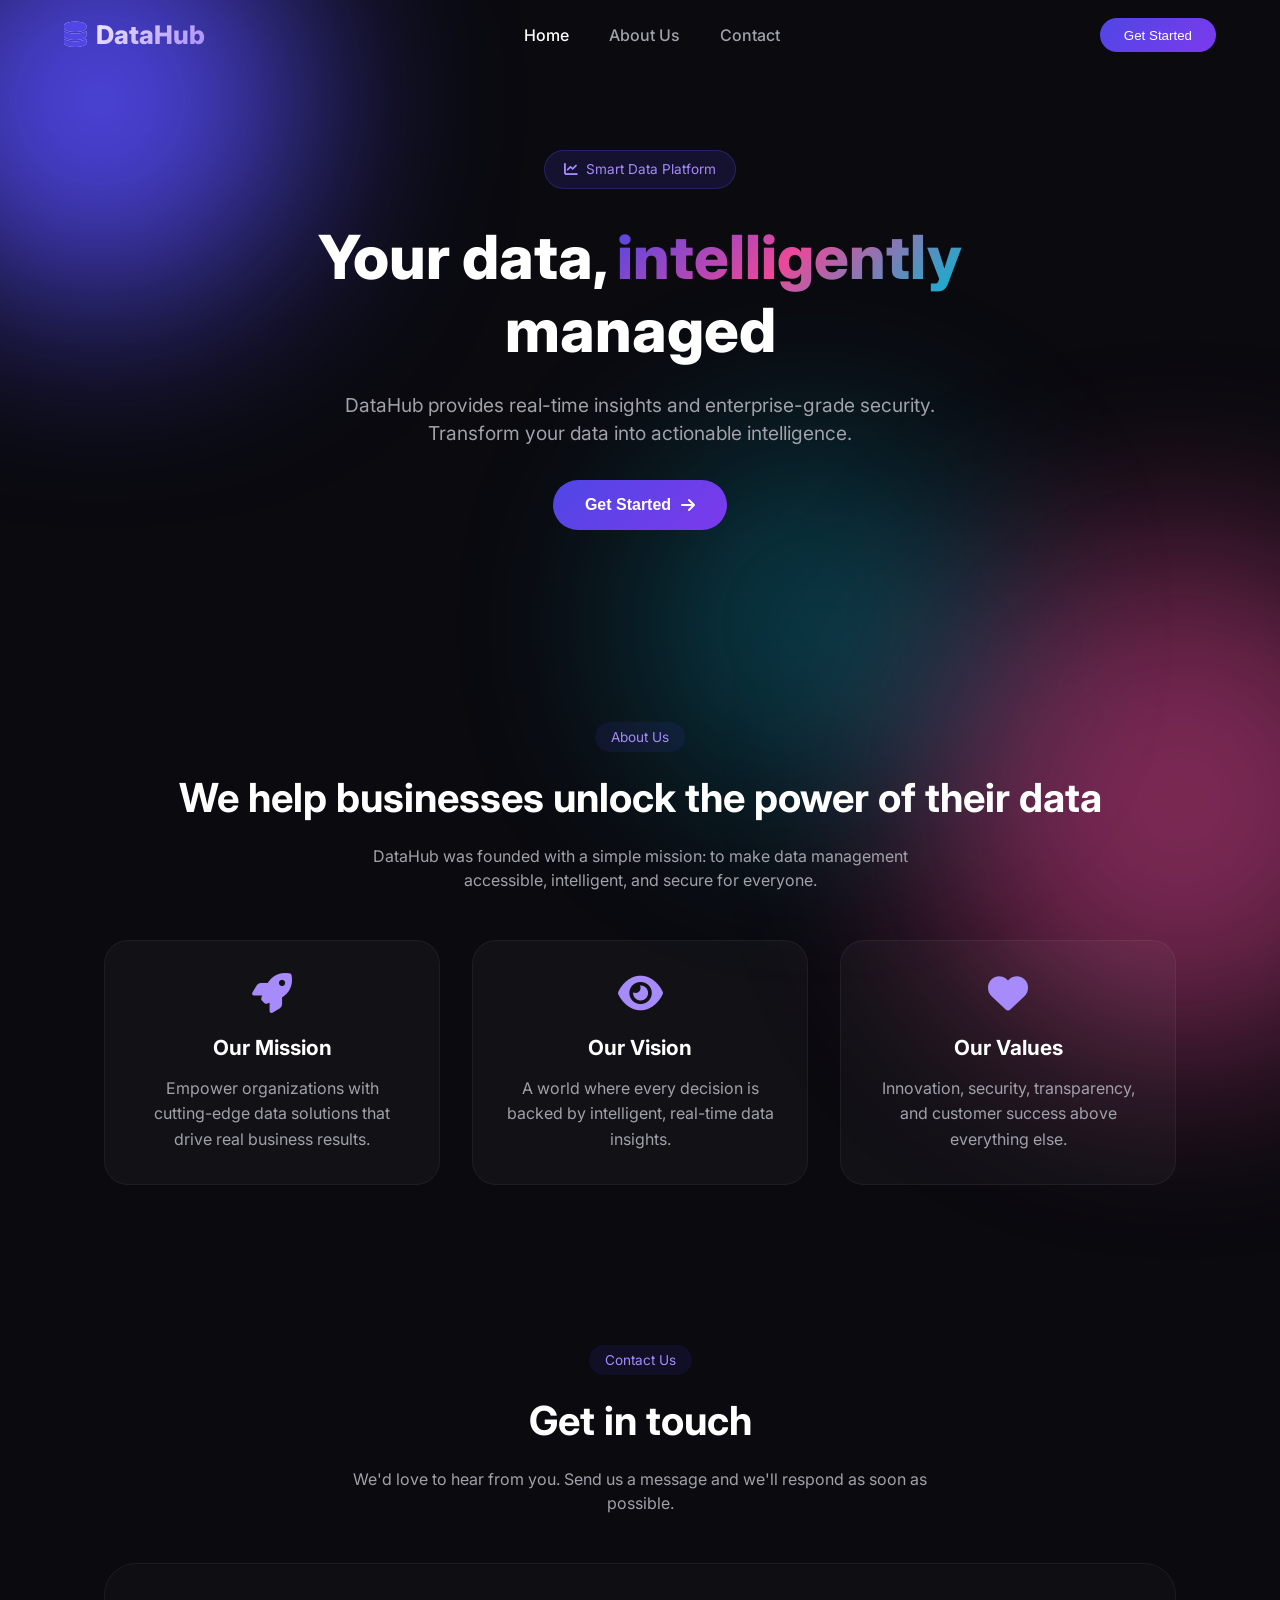
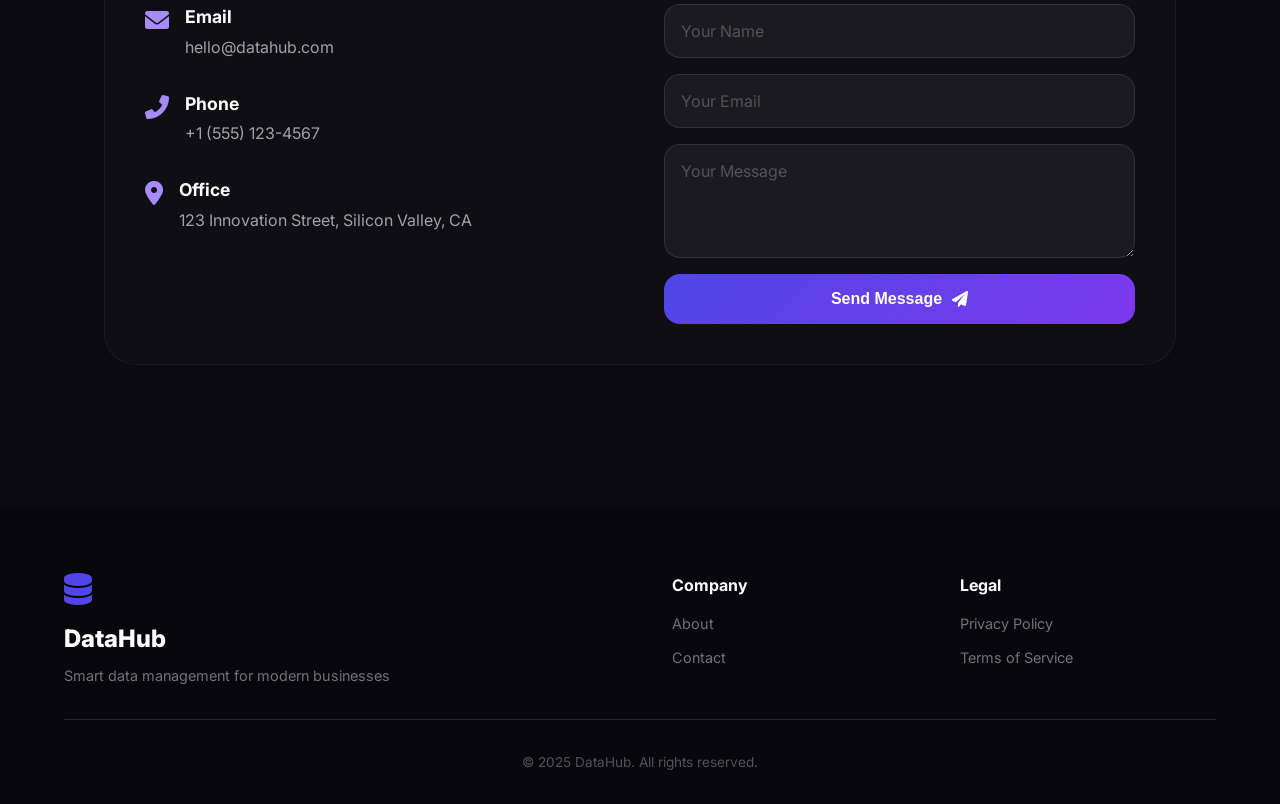
==== datahub/frontend/index.html @ 7442016b "Initial commit: DataHub platform" ====
<!DOCTYPE html>
<html lang="en">
<head>
    <meta charset="UTF-8">
    <meta name="viewport" content="width=device-width, initial-scale=1.0">
    <title>DataHub </title>
    <link rel="stylesheet" href="style.css">
    <link href="https://fonts.googleapis.com/css2?family=Inter:opsz,wght@14..32,300;14..32,400;14..32,500;14..32,600;14..32,700;14..32,800&display=swap" rel="stylesheet">
    <link rel="stylesheet" href="https://cdnjs.cloudflare.com/ajax/libs/font-awesome/6.0.0-beta3/css/all.min.css">
</head>
<body>

    <div class="orb orb1"></div>
    <div class="orb orb2"></div>
    <div class="orb orb3"></div>

    <nav class="navbar">
        <div class="nav-logo">
            <i class="fas fa-database"></i>
            <span>DataHub</span>
        </div>
        <div class="nav-links">
            <a href="#" class="active">Home</a>
            <a href="#about">About Us</a>
            <a href="#contact">Contact</a>
        </div>
        <div class="nav-btn">
            <button class="btn-primary" onclick="getStarted()">Get Started</button>
        </div>
    </nav>

    <main class="container">
        <div class="hero-section">
            <div class="hero-badge">
                <i class="fas fa-chart-line"></i> Smart Data Platform
            </div>
            <h1 class="hero-title">
                Your data, <span class="gradient-text">intelligently</span><br>
                managed
            </h1>
            <p class="hero-desc">
                DataHub provides real-time insights and enterprise-grade security.
                Transform your data into actionable intelligence.
            </p>
            <div class="hero-buttons">
                <button class="btn-hero-primary" onclick="getStarted()">
                    Get Started <i class="fas fa-arrow-right"></i>
                </button>
            </div>
        </div>

        <div class="about-section" id="about">
            <div class="section-header">
                <span class="section-badge">About Us</span>
                <h2>We help businesses unlock the power of their data</h2>
                <p>DataHub was founded with a simple mission: to make data management accessible, intelligent, and secure for everyone.</p>
            </div>
            <div class="about-grid">
                <div class="about-card">
                    <i class="fas fa-rocket"></i>
                    <h3>Our Mission</h3>
                    <p>Empower organizations with cutting-edge data solutions that drive real business results.</p>
                </div>
                <div class="about-card">
                    <i class="fas fa-eye"></i>
                    <h3>Our Vision</h3>
                    <p>A world where every decision is backed by intelligent, real-time data insights.</p>
                </div>
                <div class="about-card">
                    <i class="fas fa-heart"></i>
                    <h3>Our Values</h3>
                    <p>Innovation, security, transparency, and customer success above everything else.</p>
                </div>
            </div>
        </div>

        <div class="contact-section" id="contact">
            <div class="section-header">
                <span class="section-badge">Contact Us</span>
                <h2>Get in touch</h2>
                <p>We'd love to hear from you. Send us a message and we'll respond as soon as possible.</p>
            </div>
            <div class="contact-container">
                <div class="contact-info">
                    <div class="contact-item">
                        <i class="fas fa-envelope"></i>
                        <div>
                            <h4>Email</h4>
                            <p>hello@datahub.com</p>
                        </div>
                    </div>
                    <div class="contact-item">
                        <i class="fas fa-phone-alt"></i>
                        <div>
                            <h4>Phone</h4>
                            <p>+1 (555) 123-4567</p>
                        </div>
                    </div>
                    <div class="contact-item">
                        <i class="fas fa-map-marker-alt"></i>
                        <div>
                            <h4>Office</h4>
                            <p>123 Innovation Street, Silicon Valley, CA</p>
                        </div>
                    </div>
                </div>
                <form class="contact-form" id="contactForm">
                    <input type="text" placeholder="Your Name" required>
                    <input type="email" placeholder="Your Email" required>
                    <textarea rows="4" placeholder="Your Message" required></textarea>
                    <button type="submit" class="btn-submit">Send Message <i class="fas fa-paper-plane"></i></button>
                </form>
            </div>
        </div>
    </main>

    <footer class="footer">
        <div class="footer-content">
            <div class="footer-brand">
                <i class="fas fa-database"></i>
                <span>DataHub</span>
                <p>Smart data management for modern businesses</p>
            </div>
            <div class="footer-links">
                <div class="link-group">
                    <h4>Company</h4>
                    <a href="#about">About</a>
                    <a href="#contact">Contact</a>
                </div>
                <div class="link-group">
                    <h4>Legal</h4>
                    <a href="privacy.html">Privacy Policy</a>
                    <a href="terms.html">Terms of Service</a>
                </div>
            </div>
        </div>
        <div class="footer-bottom">
            <p>&copy; 2025 DataHub. All rights reserved.</p>
        </div>
    </footer>

    <script>
        function getStarted() {
            window.location.href = "auth.html";
        }

        document.getElementById('contactForm').addEventListener('submit', function(e) {
            e.preventDefault();
            alert('Thank you for your message! 📨\nWe will get back to you soon.');
            this.reset();
        });
    </script>
</body>
</html>
---- datahub/frontend/style.css ----
* {
    margin: 0;
    padding: 0;
    box-sizing: border-box;
}

body {
    font-family: 'Inter', system-ui, -apple-system, sans-serif;
    background: #0a0a0f;
    color: #ffffff;
    overflow-x: hidden;
    line-height: 1.5;
}

/* Animated Orbs */
.orb {
    position: fixed;
    border-radius: 50%;
    filter: blur(100px);
    z-index: -1;
    pointer-events: none;
    animation: float 20s infinite alternate ease-in-out;
}

.orb1 {
    width: 400px;
    height: 400px;
    background: #4f46e5;
    top: -100px;
    left: -100px;
    animation-duration: 25s;
}

.orb2 {
    width: 500px;
    height: 500px;
    background: #ec4899;
    bottom: -150px;
    right: -150px;
    animation-duration: 30s;
    animation-delay: -5s;
    opacity: 0.5;
}

.orb3 {
    width: 350px;
    height: 350px;
    background: #06b6d4;
    top: 50%;
    left: 50%;
    animation-duration: 22s;
    animation-delay: -10s;
    opacity: 0.3;
}

@keyframes float {
    0% {
        transform: translate(0, 0) scale(1);
    }
    100% {
        transform: translate(80px, 80px) scale(1.2);
    }
}

/* Navbar */
.navbar {
    display: flex;
    justify-content: space-between;
    align-items: center;
    padding: 1rem 5%;
    max-width: 1400px;
    margin: 0 auto;
    position: relative;
    z-index: 100;
}

.nav-logo {
    display: flex;
    align-items: center;
    gap: 10px;
    font-size: 1.6rem;
    font-weight: 800;
    background: linear-gradient(135deg, #fff, #a78bfa);
    -webkit-background-clip: text;
    background-clip: text;
    color: transparent;
}

.nav-logo i {
    color: #4f46e5;
    background: none;
    -webkit-background-clip: unset;
    background-clip: unset;
}

.nav-links {
    display: flex;
    gap: 2.5rem;
}

.nav-links a {
    text-decoration: none;
    color: #a1a1aa;
    font-weight: 500;
    transition: color 0.3s ease;
}

.nav-links a:hover,
.nav-links a.active {
    color: #ffffff;
}

.btn-primary {
    background: linear-gradient(135deg, #4f46e5, #7c3aed);
    border: none;
    color: white;
    padding: 0.6rem 1.5rem;
    border-radius: 40px;
    cursor: pointer;
    font-weight: 500;
    transition: all 0.3s ease;
}

.btn-primary:hover {
    transform: translateY(-2px);
    box-shadow: 0 10px 25px -5px rgba(79, 70, 229, 0.4);
}

/* Container */
.container {
    max-width: 1200px;
    margin: 0 auto;
    padding: 0 5%;
}

/* Hero Section */
.hero-section {
    text-align: center;
    padding: 5rem 0 4rem;
}

.hero-badge {
    display: inline-flex;
    align-items: center;
    gap: 8px;
    background: rgba(79, 70, 229, 0.15);
    border: 1px solid rgba(79, 70, 229, 0.3);
    padding: 0.5rem 1.2rem;
    border-radius: 60px;
    font-size: 0.85rem;
    color: #a78bfa;
    margin-bottom: 2rem;
}

.hero-title {
    font-size: 3.8rem;
    font-weight: 800;
    line-height: 1.2;
    margin-bottom: 1.5rem;
}

.gradient-text {
    background: linear-gradient(135deg, #4f46e5, #ec4899, #06b6d4);
    -webkit-background-clip: text;
    background-clip: text;
    color: transparent;
}

.hero-desc {
    font-size: 1.2rem;
    color: #a1a1aa;
    max-width: 600px;
    margin: 0 auto 2rem;
}

.hero-buttons {
    display: flex;
    gap: 1rem;
    justify-content: center;
    margin-bottom: 3rem;
}

.btn-hero-primary {
    background: linear-gradient(135deg, #4f46e5, #7c3aed);
    border: none;
    color: white;
    padding: 1rem 2rem;
    border-radius: 50px;
    font-size: 1rem;
    font-weight: 600;
    cursor: pointer;
    display: inline-flex;
    align-items: center;
    gap: 10px;
    transition: all 0.3s ease;
}

.btn-hero-primary:hover {
    transform: translateY(-2px);
    box-shadow: 0 20px 30px -10px rgba(79, 70, 229, 0.5);
    gap: 15px;
}

/* About Section */
.about-section {
    padding: 5rem 0;
}

.section-header {
    text-align: center;
    margin-bottom: 3rem;
}

.section-badge {
    display: inline-block;
    background: rgba(79, 70, 229, 0.1);
    color: #a78bfa;
    padding: 0.3rem 1rem;
    border-radius: 40px;
    font-size: 0.85rem;
    margin-bottom: 1rem;
}

.section-header h2 {
    font-size: 2.5rem;
    margin-bottom: 1rem;
}

.section-header p {
    color: #a1a1aa;
    max-width: 600px;
    margin: 0 auto;
}

.about-grid {
    display: grid;
    grid-template-columns: repeat(auto-fit, minmax(280px, 1fr));
    gap: 2rem;
}

.about-card {
    background: rgba(255, 255, 255, 0.03);
    border: 1px solid rgba(255, 255, 255, 0.05);
    border-radius: 24px;
    padding: 2rem;
    text-align: center;
    transition: all 0.3s ease;
}

.about-card:hover {
    transform: translateY(-5px);
    border-color: rgba(79, 70, 229, 0.3);
    background: rgba(79, 70, 229, 0.03);
}

.about-card i {
    font-size: 2.5rem;
    color: #a78bfa;
    margin-bottom: 1.2rem;
}

.about-card h3 {
    font-size: 1.3rem;
    margin-bottom: 0.75rem;
}

.about-card p {
    color: #a1a1aa;
    line-height: 1.6;
}

/* Contact Section */
.contact-section {
    padding: 5rem 0;
}

.contact-container {
    display: grid;
    grid-template-columns: 1fr 1fr;
    gap: 3rem;
    background: rgba(255, 255, 255, 0.02);
    border: 1px solid rgba(255, 255, 255, 0.05);
    border-radius: 32px;
    padding: 2.5rem;
}

.contact-info {
    display: flex;
    flex-direction: column;
    gap: 2rem;
}

.contact-item {
    display: flex;
    align-items: flex-start;
    gap: 1rem;
}

.contact-item i {
    font-size: 1.5rem;
    color: #a78bfa;
    margin-top: 0.25rem;
}

.contact-item h4 {
    font-size: 1.1rem;
    margin-bottom: 0.25rem;
}

.contact-item p {
    color: #a1a1aa;
}

.contact-form {
    display: flex;
    flex-direction: column;
    gap: 1rem;
}

.contact-form input,
.contact-form textarea {
    background: rgba(255, 255, 255, 0.05);
    border: 1px solid rgba(255, 255, 255, 0.1);
    border-radius: 16px;
    padding: 1rem;
    color: white;
    font-family: inherit;
    font-size: 1rem;
    transition: all 0.3s ease;
}

.contact-form input:focus,
.contact-form textarea:focus {
    outline: none;
    border-color: #4f46e5;
    background: rgba(79, 70, 229, 0.05);
}

.contact-form input::placeholder,
.contact-form textarea::placeholder {
    color: #52525b;
}

.btn-submit {
    background: linear-gradient(135deg, #4f46e5, #7c3aed);
    border: none;
    color: white;
    padding: 1rem;
    border-radius: 16px;
    font-size: 1rem;
    font-weight: 600;
    cursor: pointer;
    display: inline-flex;
    align-items: center;
    justify-content: center;
    gap: 10px;
    transition: all 0.3s ease;
}

.btn-submit:hover {
    transform: translateY(-2px);
    box-shadow: 0 10px 25px -5px rgba(79, 70, 229, 0.4);
    gap: 15px;
}

/* Footer */
.footer {
    background: #07070c;
    padding: 4rem 5% 2rem;
    margin-top: 4rem;
}

.footer-content {
    max-width: 1200px;
    margin: 0 auto;
    display: grid;
    grid-template-columns: 1fr 1fr;
    gap: 4rem;
}

.footer-brand i {
    font-size: 2rem;
    color: #4f46e5;
    margin-bottom: 1rem;
}

.footer-brand span {
    font-size: 1.5rem;
    font-weight: 800;
    display: block;
    margin-bottom: 0.5rem;
}

.footer-brand p {
    color: #71717a;
    font-size: 0.9rem;
}

.footer-links {
    display: grid;
    grid-template-columns: repeat(2, 1fr);
    gap: 2rem;
}

.link-group h4 {
    color: white;
    margin-bottom: 1rem;
    font-size: 1rem;
}

.link-group a {
    display: block;
    color: #71717a;
    text-decoration: none;
    margin-bottom: 0.75rem;
    font-size: 0.9rem;
    transition: color 0.3s ease;
}

.link-group a:hover {
    color: #a78bfa;
}

.footer-bottom {
    text-align: center;
    padding-top: 2rem;
    margin-top: 2rem;
    border-top: 1px solid #27272a;
    color: #52525b;
    font-size: 0.85rem;
}

/* Responsive */
@media (max-width: 768px) {
    .navbar {
        flex-direction: column;
        gap: 1rem;
        padding: 1rem;
    }

    .nav-links {
        gap: 1.5rem;
        flex-wrap: wrap;
        justify-content: center;
    }

    .hero-title {
        font-size: 2.2rem;
    }

    .hero-desc {
        font-size: 1rem;
    }

    .hero-buttons {
        flex-direction: column;
        align-items: center;
    }

    .contact-container {
        grid-template-columns: 1fr;
        padding: 1.5rem;
    }

    .footer-content {
        grid-template-columns: 1fr;
        gap: 2rem;
    }

    .section-header h2 {
        font-size: 1.8rem;
    }

    .about-grid {
        grid-template-columns: 1fr;
    }
}
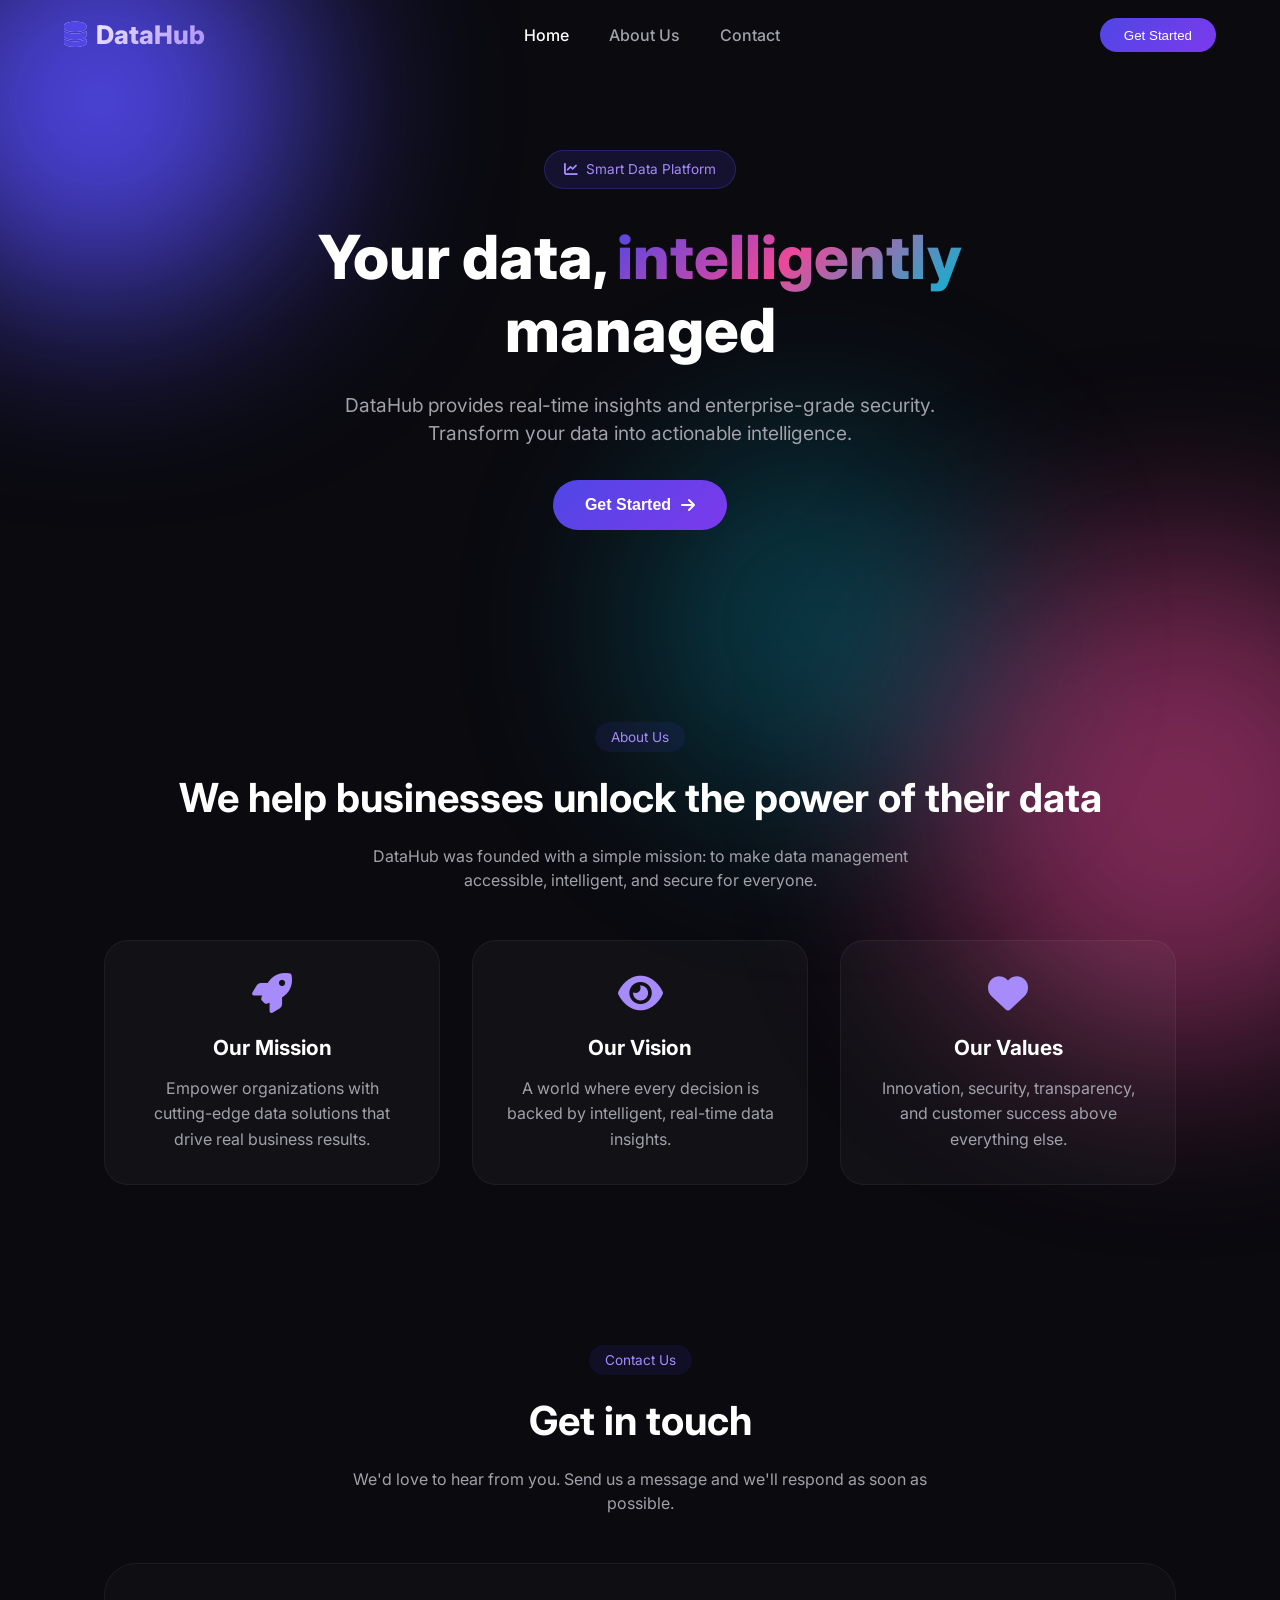
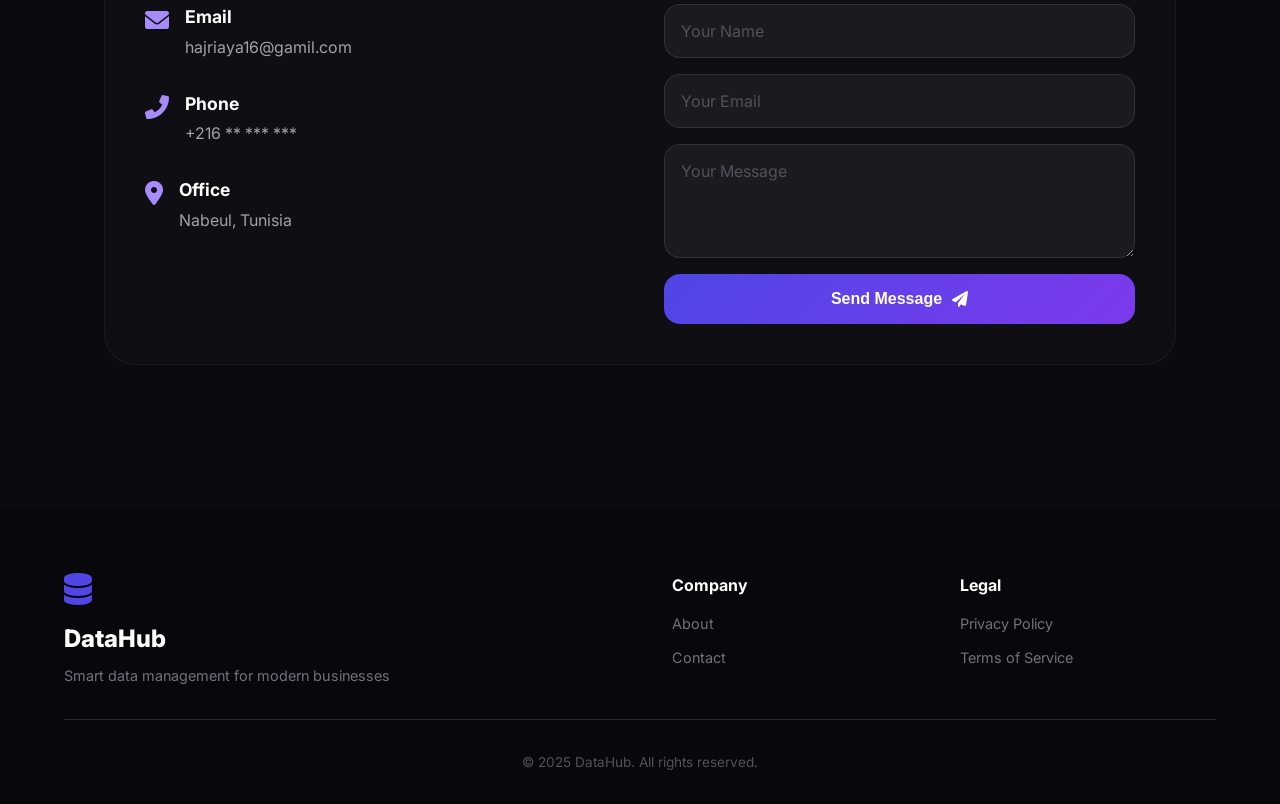
==== commit ae66b6c9: "Update frontend" ====
--- a/datahub/frontend/index.html
+++ b/datahub/frontend/index.html
@@ -86,21 +86,21 @@
                         <i class="fas fa-envelope"></i>
                         <div>
                             <h4>Email</h4>
-                            <p>hello@datahub.com</p>
+                            <p>hajriaya16@gamil.com</p>
                         </div>
                     </div>
                     <div class="contact-item">
                         <i class="fas fa-phone-alt"></i>
                         <div>
                             <h4>Phone</h4>
-                            <p>+1 (555) 123-4567</p>
+                            <p>+216 ** *** ***</p>
                         </div>
                     </div>
                     <div class="contact-item">
                         <i class="fas fa-map-marker-alt"></i>
                         <div>
                             <h4>Office</h4>
-                            <p>123 Innovation Street, Silicon Valley, CA</p>
+                            <p>Nabeul, Tunisia</p>
                         </div>
                     </div>
                 </div>
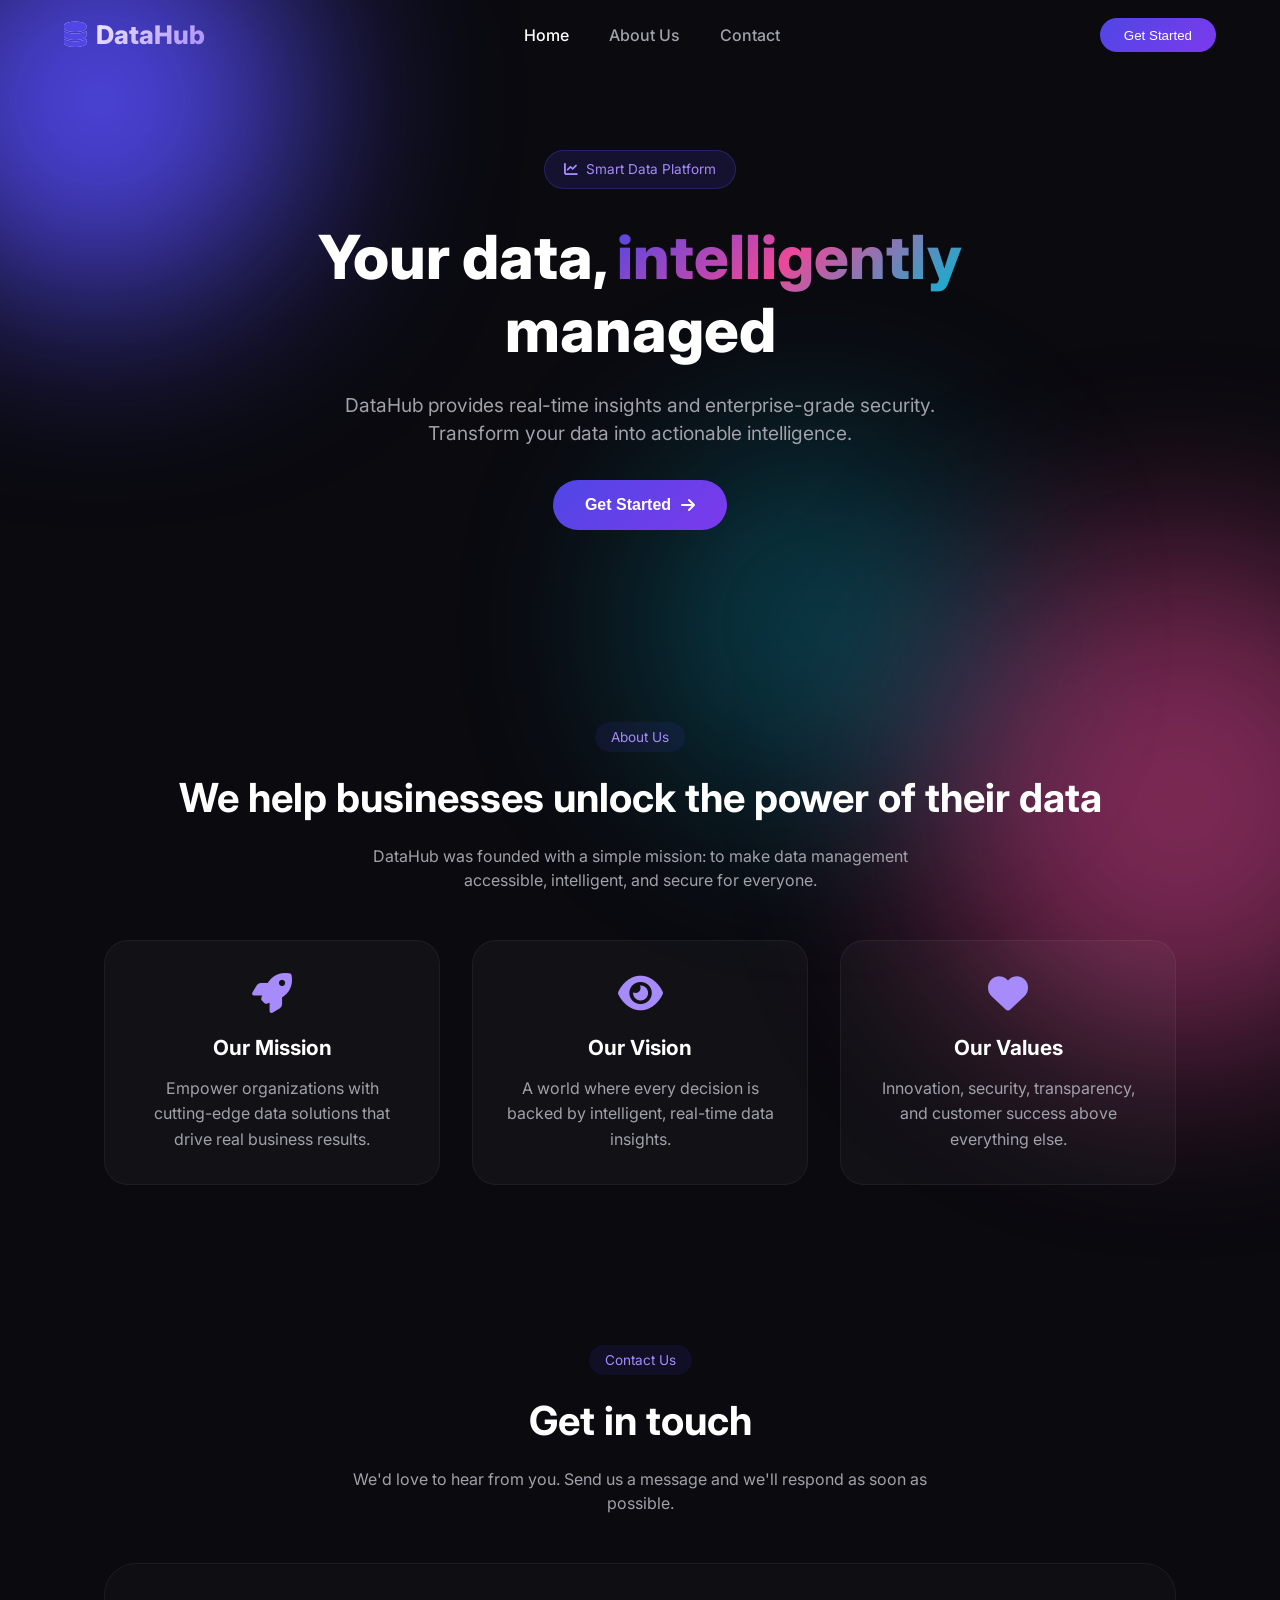
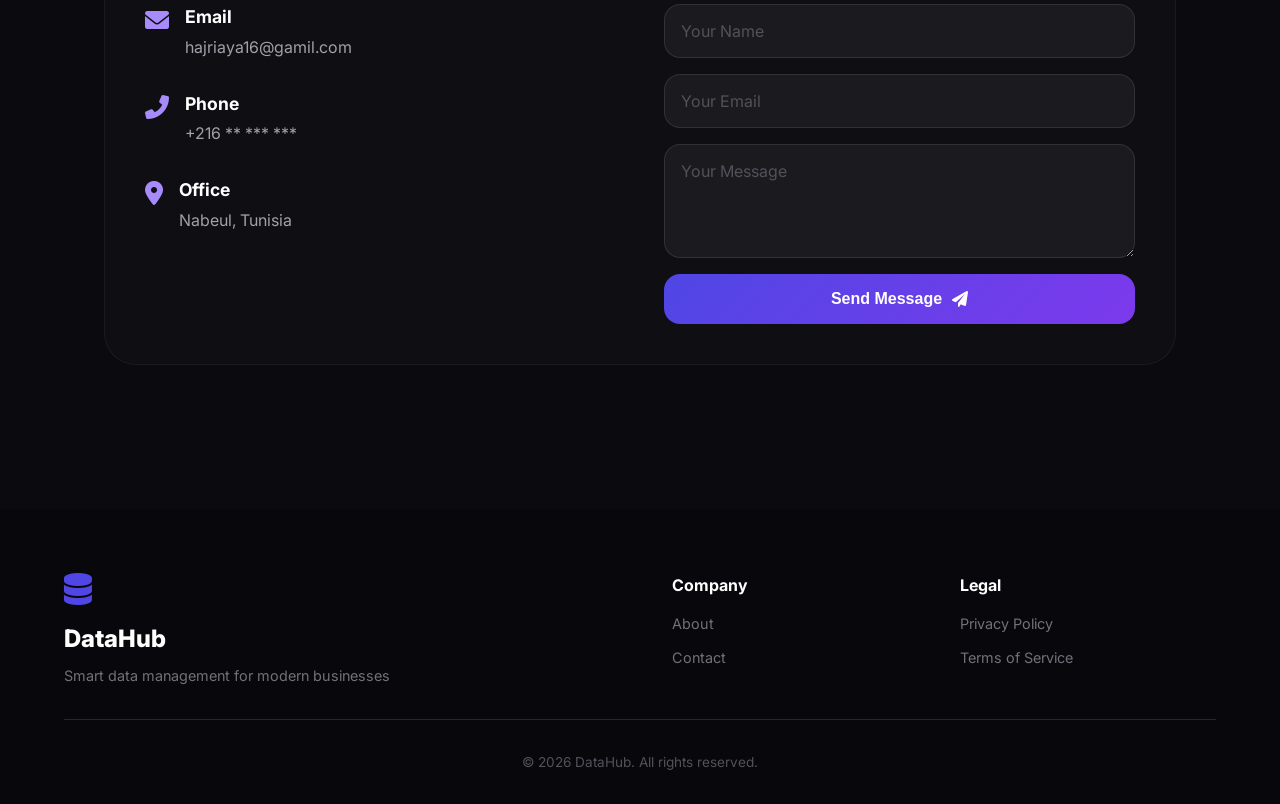
==== commit 1fe6cd49: "Update contact info and year" ====
--- a/datahub/frontend/index.html
+++ b/datahub/frontend/index.html
@@ -135,7 +135,7 @@
             </div>
         </div>
         <div class="footer-bottom">
-            <p>&copy; 2025 DataHub. All rights reserved.</p>
+            <p>&copy; 2026 DataHub. All rights reserved.</p>
         </div>
     </footer>
 
